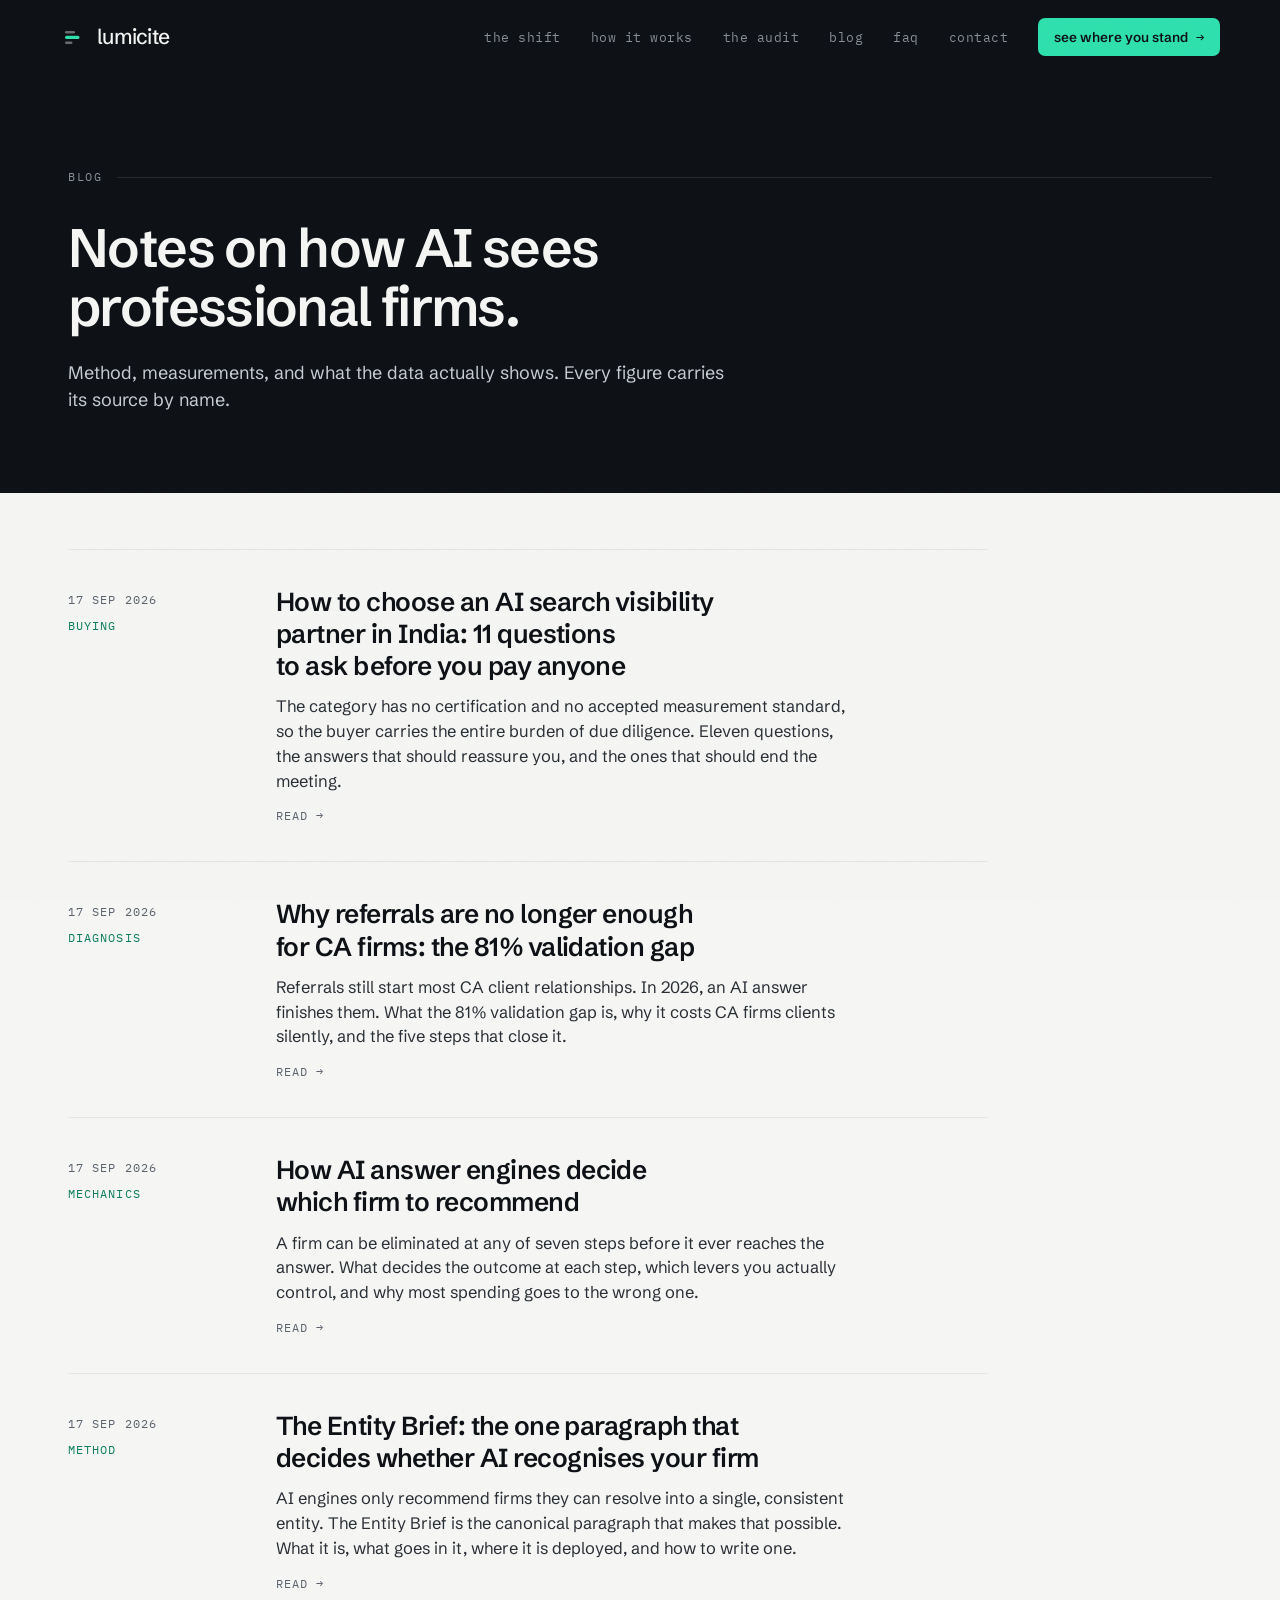
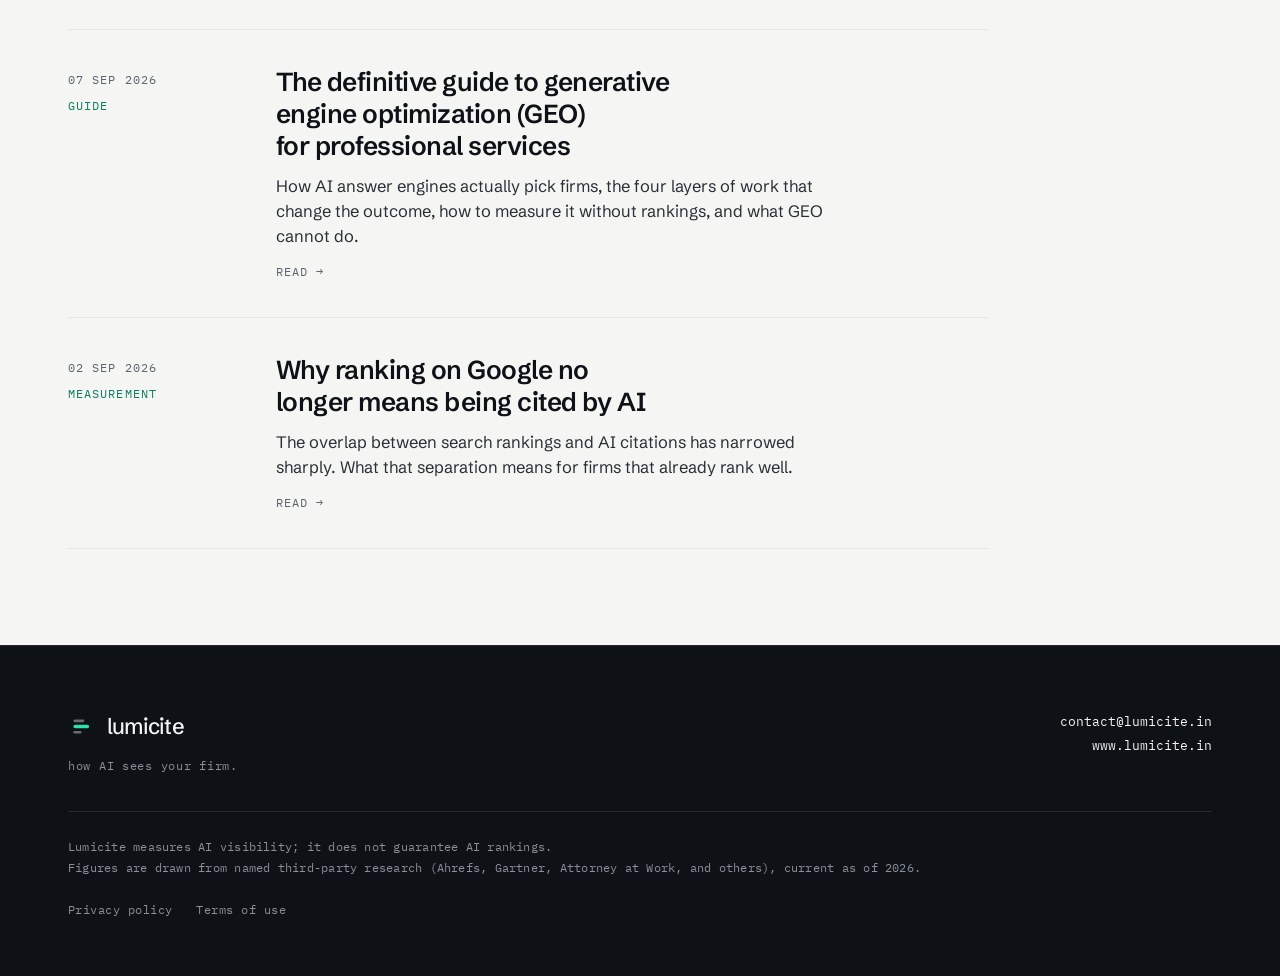
==== blog/index.html @ 857d374d "Add blog section at /blog/ with six posts Static blog generated by Eleventy from Markdown sources ke" ====
<!DOCTYPE html>
<html lang="en">
<head>
<meta charset="UTF-8">
<meta name="viewport" content="width=device-width, initial-scale=1.0">
<title>Writing — Lumicite</title>
<meta name="description" content="Notes on how AI search sees professional firms: method, measurements, and what the data actually shows. Every figure carries its source by name.">
<meta name="theme-color" content="#0E1116">
<link rel="canonical" href="https://www.lumicite.in/blog/">

<!-- favicons -->
<link rel="icon" href="/assets/favicon/favicon.svg" type="image/svg+xml">
<link rel="icon" href="/assets/favicon/favicon-32.png" sizes="32x32" type="image/png">
<link rel="icon" href="/assets/favicon/favicon-16.png" sizes="16x16" type="image/png">
<link rel="shortcut icon" href="/assets/favicon/favicon.ico">
<link rel="apple-touch-icon" href="/assets/favicon/favicon-180.png">
<link rel="manifest" href="/site.webmanifest">

<!-- open graph / twitter -->
<meta property="og:type" content="website">
<meta property="og:title" content="Writing — Lumicite">
<meta property="og:description" content="Notes on how AI search sees professional firms: method, measurements, and what the data actually shows. Every figure carries its source by name.">
<meta property="og:image" content="https://www.lumicite.in/assets/og-image.png">
<meta property="og:image:width" content="1200">
<meta property="og:image:height" content="630">
<meta property="og:url" content="https://www.lumicite.in/blog/">
<meta property="og:site_name" content="Lumicite">
<meta name="twitter:card" content="summary_large_image">
<meta name="twitter:title" content="Writing — Lumicite">
<meta name="twitter:description" content="Notes on how AI search sees professional firms: method, measurements, and what the data actually shows. Every figure carries its source by name.">
<meta name="twitter:image" content="https://www.lumicite.in/assets/og-image.png">

<script type="application/ld+json">
{
  "@context": "https://schema.org",
  "@type": "Blog",
  "@id": "https://www.lumicite.in/blog/#blog",
  "name": "Notes on how AI sees professional firms.",
  "description": "Notes on how AI search sees professional firms: method, measurements, and what the data actually shows. Every figure carries its source by name.",
  "url": "https://www.lumicite.in/blog/",
  "publisher": {
    "@type": "Organization",
    "name": "Lumicite",
    "url": "https://www.lumicite.in",
    "email": "contact@lumicite.in"
  },
  "blogPost": [
    {
      "@type": "BlogPosting",
      "headline": "How to choose an AI search visibility partner in India: 11 questions to ask before you pay anyone",
      "description": "The category has no certification and no accepted measurement standard, so the buyer carries the entire burden of due diligence. Eleven questions, the answers that should reassure you, and the ones that should end the meeting.",
      "url": "https://www.lumicite.in/blog/choose-ai-visibility-partner-india/",
      "datePublished": "2026-09-17",
      "author": {
        "@type": "Person",
        "name": "Rahul Jagtap",
        "url": "https://www.lumicite.in/blog/author/rahul-jagtap/"
      }
    },
    {
      "@type": "BlogPosting",
      "headline": "Why referrals are no longer enough for CA firms: the 81% validation gap",
      "description": "Referrals still start most CA client relationships. In 2026, an AI answer finishes them. What the 81% validation gap is, why it costs CA firms clients silently, and the five steps that close it.",
      "url": "https://www.lumicite.in/blog/why-referrals-are-no-longer-enough/",
      "datePublished": "2026-09-17",
      "author": {
        "@type": "Person",
        "name": "Rahul Jagtap",
        "url": "https://www.lumicite.in/blog/author/rahul-jagtap/"
      }
    },
    {
      "@type": "BlogPosting",
      "headline": "How AI answer engines decide which firm to recommend",
      "description": "A firm can be eliminated at any of seven steps before it ever reaches the answer. What decides the outcome at each step, which levers you actually control, and why most spending goes to the wrong one.",
      "url": "https://www.lumicite.in/blog/how-ai-engines-decide-which-firm-to-recommend/",
      "datePublished": "2026-09-17",
      "author": {
        "@type": "Person",
        "name": "Rahul Jagtap",
        "url": "https://www.lumicite.in/blog/author/rahul-jagtap/"
      }
    },
    {
      "@type": "BlogPosting",
      "headline": "The Entity Brief: the one paragraph that decides whether AI recognises your firm",
      "description": "AI engines only recommend firms they can resolve into a single, consistent entity. The Entity Brief is the canonical paragraph that makes that possible. What it is, what goes in it, where it is deployed, and how to write one.",
      "url": "https://www.lumicite.in/blog/entity-brief/",
      "datePublished": "2026-09-17",
      "author": {
        "@type": "Person",
        "name": "Rahul Jagtap",
        "url": "https://www.lumicite.in/blog/author/rahul-jagtap/"
      }
    },
    {
      "@type": "BlogPosting",
      "headline": "The definitive guide to generative engine optimization (GEO) for professional services",
      "description": "How AI answer engines actually pick firms, the four layers of work that change the outcome, how to measure it without rankings, and what GEO cannot do.",
      "url": "https://www.lumicite.in/blog/geo-guide-professional-services/",
      "datePublished": "2026-09-07",
      "author": {
        "@type": "Person",
        "name": "Rahul Jagtap",
        "url": "https://www.lumicite.in/blog/author/rahul-jagtap/"
      }
    },
    {
      "@type": "BlogPosting",
      "headline": "Why ranking on Google no longer means being cited by AI",
      "description": "The overlap between search rankings and AI citations has narrowed sharply. What that separation means for firms that already rank well.",
      "url": "https://www.lumicite.in/blog/google-rankings-and-ai-citations/",
      "datePublished": "2026-09-02",
      "author": {
        "@type": "Person",
        "name": "Rahul Jagtap",
        "url": "https://www.lumicite.in/blog/author/rahul-jagtap/"
      }
    }
  ]
}
</script>


<link rel="preconnect" href="https://fonts.googleapis.com">
<link rel="preconnect" href="https://fonts.gstatic.com" crossorigin>
<link href="https://fonts.googleapis.com/css2?family=Schibsted+Grotesk:ital,wght@0,400;0,500;0,600;0,700;0,800;1,400&family=IBM+Plex+Mono:wght@400;500;600&display=swap" rel="stylesheet">

<link rel="alternate" type="application/rss+xml" title="Lumicite blog" href="/feed.xml">

<link rel="stylesheet" href="/assets/site.css">
</head>
<body>
<div class="grain"></div>

<!-- the cited line — primary mark (sprite) -->
<svg width="0" height="0" style="position:absolute" aria-hidden="true" focusable="false"><symbol id="mark" viewBox="0 0 48 48">
  <rect x="10" y="12" width="20" height="5" rx="2.5" fill="currentColor" opacity="0.4"/>
  <rect class="dot" x="10" y="21.5" width="29" height="6.5" rx="3.25"/>
  <rect x="10" y="33" width="15" height="5" rx="2.5" fill="currentColor" opacity="0.4"/>
</symbol></svg>

<!-- ════════════════ NAV ════════════════ -->
<header class="nav" id="nav">
  <div class="nav-inner">
    <a class="lk" href="/" aria-label="Lumicite home">
      <svg class="mark" style="color:var(--paper)" role="img" aria-label="Lumicite mark"><use href="#mark"/></svg>
      <span class="wm">lumicite</span>
    </a>
    <div class="nav-menu" id="navmenu">
      <nav class="nav-links" aria-label="Primary">
        <a href="/#shift">the shift</a>
        <a href="/#how">how it works</a>
        <a href="/#audit">the audit</a>
        <a href="/blog/" aria-current="page">blog</a>
        <a href="/#faq">faq</a>
        <a href="/#contact">contact</a>
      </nav>
      <a class="nav-cta" href="/#audit">see where you stand <span class="ar">→</span></a>
    </div>
    <button class="nav-burger" id="burger" aria-label="Menu" aria-expanded="false"><span></span><span></span><span></span></button>
  </div>
</header>

<main id="top">


<!-- ════════════════ HERO ════════════════ -->
<section class="hero dark blog-hero">
  <div class="wrap">
    <div class="kicker"><span>blog</span><span class="rule"></span></div>
    <h1 class="blog-title">Notes on how AI sees professional firms.</h1>
    <p class="lead">Method, measurements, and what the data actually shows. Every figure carries its source by name.</p>
  </div>
</section>

<!-- ════════════════ LISTING ════════════════ -->
<section class="blog-list-sec">
  <div class="wrap">
    <div class="post-list">

      <a class="post-row reveal" href="/blog/choose-ai-visibility-partner-india/">
        <div class="post-meta">
          <span>17 Sep 2026</span>
          <span class="topic">buying</span>
        </div>
        <div class="post-body">
          <h2 class="post-title">How to choose an AI search visibility partner in India: 11 questions to ask before you pay anyone</h2>
          <p class="post-dek">The category has no certification and no accepted measurement standard, so the buyer carries the entire burden of due diligence. Eleven questions, the answers that should reassure you, and the ones that should end the meeting.</p>
          <span class="post-more">read <span class="ar">→</span></span>
        </div>
      </a>

      <a class="post-row reveal" href="/blog/why-referrals-are-no-longer-enough/">
        <div class="post-meta">
          <span>17 Sep 2026</span>
          <span class="topic">diagnosis</span>
        </div>
        <div class="post-body">
          <h2 class="post-title">Why referrals are no longer enough for CA firms: the 81% validation gap</h2>
          <p class="post-dek">Referrals still start most CA client relationships. In 2026, an AI answer finishes them. What the 81% validation gap is, why it costs CA firms clients silently, and the five steps that close it.</p>
          <span class="post-more">read <span class="ar">→</span></span>
        </div>
      </a>

      <a class="post-row reveal" href="/blog/how-ai-engines-decide-which-firm-to-recommend/">
        <div class="post-meta">
          <span>17 Sep 2026</span>
          <span class="topic">mechanics</span>
        </div>
        <div class="post-body">
          <h2 class="post-title">How AI answer engines decide which firm to recommend</h2>
          <p class="post-dek">A firm can be eliminated at any of seven steps before it ever reaches the answer. What decides the outcome at each step, which levers you actually control, and why most spending goes to the wrong one.</p>
          <span class="post-more">read <span class="ar">→</span></span>
        </div>
      </a>

      <a class="post-row reveal" href="/blog/entity-brief/">
        <div class="post-meta">
          <span>17 Sep 2026</span>
          <span class="topic">method</span>
        </div>
        <div class="post-body">
          <h2 class="post-title">The Entity Brief: the one paragraph that decides whether AI recognises your firm</h2>
          <p class="post-dek">AI engines only recommend firms they can resolve into a single, consistent entity. The Entity Brief is the canonical paragraph that makes that possible. What it is, what goes in it, where it is deployed, and how to write one.</p>
          <span class="post-more">read <span class="ar">→</span></span>
        </div>
      </a>

      <a class="post-row reveal" href="/blog/geo-guide-professional-services/">
        <div class="post-meta">
          <span>07 Sep 2026</span>
          <span class="topic">guide</span>
        </div>
        <div class="post-body">
          <h2 class="post-title">The definitive guide to generative engine optimization (GEO) for professional services</h2>
          <p class="post-dek">How AI answer engines actually pick firms, the four layers of work that change the outcome, how to measure it without rankings, and what GEO cannot do.</p>
          <span class="post-more">read <span class="ar">→</span></span>
        </div>
      </a>

      <a class="post-row reveal" href="/blog/google-rankings-and-ai-citations/">
        <div class="post-meta">
          <span>02 Sep 2026</span>
          <span class="topic">measurement</span>
        </div>
        <div class="post-body">
          <h2 class="post-title">Why ranking on Google no longer means being cited by AI</h2>
          <p class="post-dek">The overlap between search rankings and AI citations has narrowed sharply. What that separation means for firms that already rank well.</p>
          <span class="post-more">read <span class="ar">→</span></span>
        </div>
      </a>

    </div>
  </div>
</section>


</main>

<!-- ════════════════ FOOTER ════════════════ -->
<footer>
  <div class="wrap">
    <div class="foot-top">
      <div>
        <a class="lk" href="/" aria-label="Lumicite home">
          <svg class="mark" style="color:var(--paper)" aria-hidden="true"><use href="#mark"/></svg>
          <span class="wm">lumicite</span>
        </a>
        <div class="foot-tag">how AI sees your firm.</div>
      </div>
      <div class="foot-contact">
        <a href="mailto:contact@lumicite.in">contact@lumicite.in</a><br>
        <a href="https://www.lumicite.in">www.lumicite.in</a>
      </div>
    </div>
    <div class="foot-rule"></div>
    <div class="foot-fine">
      Lumicite measures AI visibility; it does not guarantee AI rankings.<br>
      Figures are drawn from named third-party research (Ahrefs, Gartner, Attorney at Work, and others), current as of 2026.
    </div>
    <div class="foot-legal">
      <a href="/#privacy">Privacy policy</a>
      <a href="/#terms">Terms of use</a>
    </div>
  </div>
</footer>

<script src="/assets/site.js"></script>
</body>
</html>
---- assets/site.css ----
/* ============================================================
   Lumicite — shared site chrome
   Extracted verbatim from index.html so the blog and the
   landing page cannot drift. Tokens per docs/03-design-system.md.
   ============================================================ */

:root{
  --ink:#0E1116; --ink-2:#161A20; --ink-3:#1F242C;
  --paper:#F5F6F4; --paper-2:#FFFFFF;
  --graphite:#5B636E; --graphite-2:#8A9098; --mist:#E3E6E2;
  --line-dark:rgba(255,255,255,0.10);
  --signal:#2FE0AE; --signal-deep:#0E7C5E;
  --sans:'Schibsted Grotesk',-apple-system,BlinkMacSystemFont,sans-serif;
  --mono:'IBM Plex Mono',ui-monospace,monospace;
  --maxw:1240px;
  --measure:45.5rem;  /* one reading measure: hero, headings, body */
}
*{margin:0;padding:0;box-sizing:border-box}
html{scroll-behavior:smooth}
body{font-family:var(--sans);background:var(--paper);color:var(--ink);-webkit-font-smoothing:antialiased;line-height:1.5;overflow-x:hidden}
a{color:inherit;text-decoration:none}
:focus-visible{outline:2px solid var(--signal);outline-offset:3px;border-radius:3px}
.dark :focus-visible,header.nav :focus-visible{outline-color:var(--signal)}

/* grain */
.grain{position:fixed;inset:0;pointer-events:none;z-index:9999;opacity:0.035;mix-blend-mode:multiply;
  background-image:url("data:image/svg+xml,%3Csvg xmlns='http://www.w3.org/2000/svg' width='200' height='200'%3E%3Cfilter id='n'%3E%3CfeTurbulence type='fractalNoise' baseFrequency='0.85' numOctaves='3'/%3E%3C/filter%3E%3Crect width='100%25' height='100%25' filter='url(%23n)'/%3E%3C/svg%3E");}

.wrap{max-width:var(--maxw);margin:0 auto;padding:0 48px}
section{padding:96px 0;position:relative}
.dark{background:var(--ink);color:var(--paper)}
.dark .wrap{position:relative;z-index:1}

/* ── kicker ───────────────────────────────── */
.kicker{font-family:var(--mono);font-size:12px;letter-spacing:0.14em;text-transform:uppercase;color:var(--graphite);display:flex;align-items:center;gap:14px;margin-bottom:40px}
.dark .kicker{color:var(--graphite-2)}
.kicker .rule{flex:1;height:1px;background:var(--mist)}
.dark .kicker .rule{background:var(--line-dark)}

/* ── type ─────────────────────────────────── */
h2{font-size:clamp(28px,3.4vw,40px);font-weight:600;letter-spacing:-0.02em;line-height:1.12;max-width:20ch}
.lead{font-size:18px;max-width:60ch;color:#2A2F36;margin-top:18px}
.dark .lead{color:#C7CCD2}
.lead + .lead{margin-top:16px}
.em{color:var(--signal-deep)}
.dark .em{color:var(--signal)}
.closing{font-size:clamp(20px,2.4vw,26px);font-weight:600;letter-spacing:-0.01em;margin-top:40px;max-width:24ch}
.closing-line{max-width:none;white-space:nowrap}

/* ── mark / lockup ───────────────────────── */
.dot{fill:var(--signal)}
.lk{display:flex;align-items:center;gap:13px}
.lk .mark{flex:none}
.lk .wm{font-weight:500;letter-spacing:-0.035em;font-size:24px}

/* ── buttons ─────────────────────────────── */
.btn{display:inline-flex;align-items:center;gap:10px;font-weight:600;font-size:15px;padding:14px 24px;border-radius:8px;border:1px solid transparent;cursor:pointer;transition:transform .25s ease, box-shadow .25s ease, background .25s ease;font-family:var(--sans)}
.btn .ar{font-family:var(--mono);font-weight:400}
.btn-primary{background:var(--signal);color:var(--ink);box-shadow:0 0 0 0 rgba(47,224,174,0)}
.btn-primary:hover{box-shadow:0 10px 34px -8px rgba(47,224,174,.5);transform:translateY(-1px)}
.btn-secondary{color:inherit;border-color:var(--line-dark);background:transparent}
.dark .btn-secondary{border-color:var(--line-dark);color:var(--paper)}
.btn-secondary:hover{border-color:var(--graphite-2)}
.btn-ghost{padding:0;border:none;background:none;color:inherit;font-weight:500;font-size:15px}
.btn-ghost .u{border-bottom:1px solid currentColor;padding-bottom:2px;transition:border-color .2s}
.btn-ghost:hover .u{border-color:var(--signal-deep)}
.dark .btn-ghost:hover .u{border-color:var(--signal)}
.cta-row{display:flex;flex-wrap:wrap;gap:16px;align-items:center;margin-top:40px}

/* ── nav ─────────────────────────────────── */
header.nav{position:fixed;top:0;left:0;right:0;z-index:1000;background:rgba(14,17,22,0);backdrop-filter:blur(0);transition:background .3s ease, border-color .3s ease;border-bottom:1px solid transparent}
header.nav.scrolled{background:rgba(14,17,22,0.82);backdrop-filter:blur(14px) saturate(1.2);border-bottom:1px solid var(--line-dark)}
.nav-inner{max-width:var(--maxw);margin:0 auto;padding:18px 40px;display:flex;align-items:center;justify-content:space-between;gap:24px;color:var(--paper)}
.nav-inner .lk .wm{font-size:21px}
.nav-inner .lk .mark{width:24px;height:24px}
.nav-menu{display:flex;align-items:center;gap:30px}
.nav-links{display:flex;align-items:center;gap:30px;font-family:var(--mono);font-size:12.5px;letter-spacing:0.04em;color:var(--graphite-2)}
.nav-links a{transition:color .2s}
.nav-links a:hover{color:var(--paper)}
.nav-cta{display:inline-flex;align-items:center;gap:8px;font-family:var(--sans);font-weight:600;font-size:13.5px;color:var(--ink);background:var(--signal);padding:9px 16px;border-radius:7px;transition:box-shadow .25s ease, transform .25s ease}
.nav-cta:hover{box-shadow:0 8px 24px -8px rgba(47,224,174,.55);transform:translateY(-1px)}
.nav-cta .ar{font-family:var(--mono);font-weight:400}
.nav-burger{display:none;flex-direction:column;gap:5px;background:none;border:none;cursor:pointer;padding:6px}
.nav-burger span{width:22px;height:2px;background:var(--paper);border-radius:2px;transition:.3s}

/* ── footer ──────────────────────────────── */
footer{background:var(--ink);color:var(--graphite-2);padding:64px 0 56px;border-top:1px solid var(--line-dark)}
.foot-top{display:flex;justify-content:space-between;align-items:flex-start;gap:32px;flex-wrap:wrap}
.foot-top .lk .wm{font-size:22px;color:var(--paper)}
.foot-top .lk .mark{width:26px;height:26px;color:var(--paper)}
.foot-tag{font-family:var(--mono);font-size:12px;letter-spacing:0.06em;color:var(--graphite-2);margin-top:14px}
.foot-contact{font-family:var(--mono);font-size:13px;color:var(--graphite-2);text-align:right;line-height:1.9}
.foot-contact a{color:var(--paper)}
.foot-rule{height:1px;background:var(--line-dark);margin:36px 0 24px}
.foot-fine{font-family:var(--mono);font-size:11.5px;color:var(--graphite-2);line-height:1.9;letter-spacing:0.02em}
.foot-legal{display:flex;gap:24px;flex-wrap:wrap;margin-top:22px}
.foot-legal button{font-family:var(--mono);font-size:11.5px;letter-spacing:0.04em;color:var(--graphite-2);background:none;border:0;padding:0;cursor:pointer;transition:color .2s;border-bottom:1px solid transparent}
.foot-legal button:hover{color:var(--paper);border-bottom-color:var(--graphite)}

/* ── reveal motion ───────────────────────── */
.reveal{opacity:0;transform:translateY(16px);transition:opacity .9s cubic-bezier(.2,.7,.2,1),transform .9s cubic-bezier(.2,.7,.2,1)}
.reveal.in{opacity:1;transform:none}
.fu{opacity:0;transform:translateY(16px);animation:fu .9s cubic-bezier(.2,.7,.2,1) forwards}
@keyframes fu{to{opacity:1;transform:none}}
.d1{animation-delay:.05s}.d2{animation-delay:.18s}.d3{animation-delay:.32s}.d4{animation-delay:.46s}.d5{animation-delay:.6s}

@media (prefers-reduced-motion: reduce){
  *{animation:none!important;transition:none!important}
  .reveal{opacity:1;transform:none}
  html{scroll-behavior:auto}
}

/* ══════════════════════════════════════════════
   BLOG — listing
   ══════════════════════════════════════════════ */

.blog-hero{padding:168px 0 80px}
.blog-list-sec{padding-top:56px}
.blog-hero .kicker{margin-bottom:32px}
.blog-title{font-size:clamp(34px,5vw,54px);font-weight:600;letter-spacing:-0.03em;line-height:1.1;max-width:18ch;text-wrap:balance}
.blog-hero .lead{margin-top:22px}

.post-list{border-top:1px solid var(--mist);max-width:920px}
.post-row{display:grid;grid-template-columns:160px minmax(0,1fr);gap:18px 48px;
  padding:36px 0;border-bottom:1px solid var(--mist);align-items:start;transition:background .25s ease}
.post-row:hover{background:rgba(255,255,255,0.55)}
.post-meta{font-family:var(--mono);font-size:12px;letter-spacing:0.09em;text-transform:uppercase;
  color:var(--graphite);display:flex;flex-direction:column;gap:8px;padding-top:5px}
.post-meta .topic{color:var(--signal-deep)}
.post-body{display:flex;flex-direction:column;gap:12px}
.post-row .post-title{font-size:clamp(21px,2.4vw,26px);font-weight:600;letter-spacing:-0.02em;
  line-height:1.24;max-width:32ch;color:var(--ink);transition:color .2s;text-wrap:balance}
.post-row:hover .post-title{color:var(--signal-deep)}
.post-dek{font-size:16.5px;color:#2A2F36;max-width:58ch}
.post-more{font-family:var(--mono);font-size:12px;letter-spacing:0.08em;text-transform:uppercase;
  color:var(--graphite);display:inline-flex;align-items:center;gap:8px;margin-top:2px}
.post-row:hover .post-more{color:var(--signal-deep)}
.post-row:hover .post-more .ar{transform:translateX(3px)}
.post-more .ar{transition:transform .25s ease}

.blog-note{font-family:var(--mono);font-size:12px;letter-spacing:0.04em;color:var(--graphite);
  margin-top:44px;line-height:1.9}
.blog-note a{color:var(--signal-deep);border-bottom:1px solid rgba(14,124,94,.35)}

/* ── responsive (chrome + blog) ──────────── */
@media(max-width:820px){
  .wrap{padding:0 24px}
  section{padding:72px 0}
  .nav-inner{padding:16px 24px}
  .nav-menu{display:none}
  .nav-burger{display:flex}
  header.nav.open .nav-menu{display:flex;position:absolute;top:100%;left:0;right:0;flex-direction:column;align-items:flex-start;gap:20px;background:rgba(14,17,22,0.97);backdrop-filter:blur(14px) saturate(1.2);padding:24px;border-bottom:1px solid var(--line-dark)}
  header.nav.open .nav-links{flex-direction:column;align-items:flex-start;gap:18px;font-size:14px}
  header.nav.open .nav-cta{display:inline-flex}
  .foot-contact{text-align:left}
  .foot-top{flex-direction:column;gap:24px}

  .blog-hero{padding:120px 0 64px}
  .post-row{grid-template-columns:1fr;gap:14px;padding:28px 0}
  .post-meta{flex-direction:row;gap:14px;padding-top:0}
  .post-dek{font-size:16px}
}

/* footer legal renders as links off the landing page (modals live on "/") */
.foot-legal a{font-family:var(--mono);font-size:11.5px;letter-spacing:0.04em;color:var(--graphite-2);
  border-bottom:1px solid transparent;transition:color .2s,border-color .2s}
.foot-legal a:hover{color:var(--paper);border-bottom-color:var(--graphite)}

/* six nav items need tighter gaps below 1080px or the row wraps
   (mirrors the same block in index.html — keep the two in sync) */
@media(max-width:1080px) and (min-width:821px){
  .nav-inner{padding:18px 32px}
  .nav-menu{gap:18px}
  .nav-links{gap:18px}
}

/* ══════════════════════════════════════════════
   BLOG — article
   ══════════════════════════════════════════════ */

.post-head{padding:150px 0 72px}
.crumbs{font-family:var(--mono);font-size:12px;letter-spacing:0.08em;text-transform:uppercase;
  color:var(--graphite-2);margin-bottom:30px}
.crumbs a{transition:color .2s}
.crumbs a:hover{color:var(--paper)}
.crumbs .sep{margin:0 10px;opacity:.45}

.post-kicker{font-family:var(--mono);font-size:12px;letter-spacing:0.12em;text-transform:uppercase;
  color:var(--graphite-2);margin-bottom:26px}
.post-kicker .topic{color:var(--signal)}
.post-kicker .sep{margin:0 10px;opacity:.45}

.post-h1{font-size:clamp(30px,4.4vw,46px);font-weight:600;letter-spacing:-0.03em;line-height:1.12;
  max-width:var(--measure)}
.post-head .lead{margin-top:22px;max-width:var(--measure)}

.byline{margin-top:40px;padding-top:24px;border-top:1px solid var(--line-dark);
  display:flex;gap:16px;align-items:baseline;flex-wrap:wrap}
.byline-name{font-size:15.5px;font-weight:600;color:var(--paper)}
.byline-role{font-family:var(--mono);font-size:11.5px;letter-spacing:0.09em;text-transform:uppercase;
  color:var(--graphite-2)}

/* ── reading column ──────────────────────── */
.post-body-sec{padding:76px 0 96px}
.prose{max-width:68ch}
.prose p{font-size:17.5px;line-height:1.72;color:#2A2F36;margin-bottom:22px}
.prose h2{font-size:clamp(22px,2.6vw,28px);font-weight:600;letter-spacing:-0.02em;line-height:1.2;
  max-width:var(--measure);margin:54px 0 18px;scroll-margin-top:104px}
.prose h3{font-size:19px;font-weight:600;letter-spacing:-0.01em;max-width:var(--measure);
  margin:36px 0 12px;scroll-margin-top:104px}
.prose ul,.prose ol{margin:0 0 22px;padding-left:24px}
.prose li{font-size:17.5px;line-height:1.72;color:#2A2F36;margin-bottom:10px}
.prose strong{color:var(--ink);font-weight:600}
.prose a{color:var(--signal-deep);border-bottom:1px solid rgba(14,124,94,.35);transition:border-color .2s}
.prose a:hover{border-bottom-color:var(--signal-deep)}
.prose blockquote{border-left:2px solid var(--signal-deep);padding-left:24px;margin:30px 0;
  font-size:18px;line-height:1.6;color:var(--ink)}

/* ── the citation block — signature element ── */
/* Ink surface inside a paper section: the claims an answer engine can lift,
   marked with the same "cited" dot the scorecard uses. */
.takeaways{background:var(--ink-2);border-radius:16px;padding:32px 34px;margin:0 0 46px;
  position:relative;overflow:hidden}
.takeaways::after{content:"";position:absolute;top:-80px;right:-60px;width:240px;height:240px;
  background:radial-gradient(circle,rgba(47,224,174,.15),transparent 62%);pointer-events:none}
.tk-label{font-family:var(--mono);font-size:11.5px;letter-spacing:0.14em;text-transform:uppercase;
  color:var(--signal);margin-bottom:20px;position:relative;z-index:1}
.tk-list{list-style:none;display:flex;flex-direction:column;gap:15px;position:relative;z-index:1}
.tk-list li{position:relative;padding-left:26px;font-size:15.5px;line-height:1.62;color:#C7CCD2}
.tk-list li::before{content:"";position:absolute;left:0;top:8px;width:7px;height:7px;border-radius:50%;
  background:var(--signal);box-shadow:0 0 10px 1px rgba(47,224,174,.5)}

/* ── sources ─────────────────────────────── */
.sources{margin-top:58px;padding:28px 0 0;border-top:1px solid var(--mist)}  /* explicit: cancels the global section{padding:96px 0} */
.sources .sources-h{font-family:var(--mono);font-size:11.5px;letter-spacing:0.14em;text-transform:uppercase;
  color:var(--graphite);font-weight:500;margin:0 0 18px;max-width:none}
.sources-list{list-style:none;counter-reset:src;display:flex;flex-direction:column;gap:11px;
  margin:0;padding:0}
.sources-list li{counter-increment:src;position:relative;padding-left:32px;font-size:14.5px;
  line-height:1.6;color:var(--graphite);margin:0}
.sources-list li::before{content:"[" counter(src) "]";position:absolute;left:0;top:0;
  font-family:var(--mono);font-size:12px;color:var(--signal-deep)}
.sources-list a{color:var(--graphite);border-bottom:1px solid var(--mist)}
.sources-list a:hover{color:var(--signal-deep);border-bottom-color:var(--signal-deep)}

/* ── author card ─────────────────────────── */
.author-card{margin-top:50px;padding:28px 30px;background:var(--paper-2);
  border:1px solid var(--mist);border-radius:14px}
.ac-label{font-family:var(--mono);font-size:11.5px;letter-spacing:0.14em;text-transform:uppercase;
  color:var(--graphite);margin-bottom:14px}
.ac-name{font-size:18px;font-weight:600;letter-spacing:-0.01em;color:var(--ink)}
.ac-role{font-family:var(--mono);font-size:11.5px;letter-spacing:0.09em;text-transform:uppercase;
  color:var(--graphite);margin-top:5px}
.ac-bio{font-size:15.5px;line-height:1.6;color:#2A2F36;margin-top:13px;max-width:52ch}
.ac-links{margin-top:15px;display:flex;gap:18px}
.ac-links a{font-family:var(--mono);font-size:12px;letter-spacing:0.08em;text-transform:uppercase;
  color:var(--signal-deep);border-bottom:1px solid rgba(14,124,94,.35)}

.post-back{margin-top:46px}
.post-back a{font-family:var(--mono);font-size:12px;letter-spacing:0.08em;text-transform:uppercase;
  color:var(--graphite);display:inline-flex;align-items:center;gap:9px;transition:color .2s}
.post-back a:hover{color:var(--signal-deep)}
.post-back .ar{transition:transform .25s ease}
.post-back a:hover .ar{transform:translateX(-3px)}

@media(max-width:820px){
  .post-head{padding:112px 0 56px}
  .post-body-sec{padding:56px 0 72px}
  .prose p,.prose li{font-size:16.5px}
  .prose h2{margin:42px 0 14px}
  .takeaways{padding:26px 24px;margin-bottom:38px}
  .author-card{padding:24px 22px}
}

/* ══════════════════════════════════════════════
   BLOG — article figures, tables
   Text holds a 68ch reading column; diagrams and
   tables break wider so they stay legible.
   ══════════════════════════════════════════════ */

.prose{max-width:1000px}
.prose > p,.prose > ul,.prose > ol,.prose > blockquote,
.prose > .takeaways,.prose > .sources,.prose > .author-card,.prose > .post-back{max-width:var(--measure)}

/* inline SVG diagrams — .fig wrapper is injected at build time */
.fig{margin:42px 0}
.fig svg{display:block;width:100%;height:auto}

/* tables — wrapper is injected by the markdown renderer */
.table-wrap{overflow-x:auto;margin:34px 0;border:1px solid var(--mist);border-radius:12px;
  background:var(--paper-2);-webkit-overflow-scrolling:touch}
.prose table{border-collapse:collapse;width:100%;min-width:620px;font-size:15px}
.prose th,.prose td{text-align:left;padding:14px 18px;border-bottom:1px solid var(--mist);
  vertical-align:top;line-height:1.55;color:#2A2F36}
.prose thead th{font-family:var(--mono);font-size:11px;letter-spacing:0.09em;text-transform:uppercase;
  color:var(--graphite);font-weight:500;background:var(--paper);white-space:nowrap}
.prose tbody tr:last-child td{border-bottom:0}
.prose td strong,.prose th strong{color:var(--ink);font-weight:600}
.prose td:first-child{font-weight:500;color:var(--ink)}

@media(max-width:820px){
  /* diagram labels are 11px; scaling them to phone width makes them
     unreadable, so pan the figure instead of shrinking it */
  .fig{margin:30px 0;overflow-x:auto;-webkit-overflow-scrolling:touch}
  .fig svg{min-width:660px}
  .table-wrap{margin:26px 0}
  .prose th,.prose td{padding:12px 14px;font-size:14.5px}
}

/* ══════════════════════════════════════════════
   BLOG — article table of contents
   Sticky rail on desktop; collapsed panel on mobile.
   Generated from the post's h2 anchors at build time.
   ══════════════════════════════════════════════ */

.post-grid{display:grid;grid-template-columns:200px minmax(0,1fr);gap:0 64px;align-items:start}
.post-grid.no-toc{grid-template-columns:minmax(0,1fr)}

.toc{position:sticky;top:100px;align-self:start;min-width:0;
  display:flex;flex-direction:column;max-height:calc(100vh - 150px)}
.toc-summary{font-family:var(--mono);font-size:11px;letter-spacing:0.14em;text-transform:uppercase;
  color:var(--graphite);list-style:none;padding-bottom:14px;margin-bottom:16px;
  border-bottom:1px solid var(--mist)}
.toc-summary::-webkit-details-marker{display:none}
.toc-summary::marker{content:""}

.toc-inner{display:flex;flex-direction:column;gap:22px;min-height:0;overflow-y:auto}
.toc-list{list-style:none;display:flex;flex-direction:column;gap:10px}
.toc-list a{display:block;font-size:13.5px;line-height:1.42;color:var(--graphite);
  padding:1px 0 1px 13px;border-left:1px solid var(--mist);
  transition:color .2s,border-color .2s}
.toc-list a:hover{color:var(--ink);border-left-color:var(--graphite)}
.toc-list a.is-current{color:var(--signal-deep);border-left-color:var(--signal-deep);font-weight:500}

.toc-cta{padding-top:18px;border-top:1px solid var(--mist)}
.toc-cta a{font-family:var(--mono);font-size:11.5px;letter-spacing:0.07em;text-transform:uppercase;
  color:var(--signal-deep);display:inline-flex;align-items:center;gap:8px;line-height:1.5}
.toc-cta .ar{transition:transform .25s ease}
.toc-cta a:hover .ar{transform:translateX(3px)}

@media(max-width:820px){
  .post-grid{grid-template-columns:minmax(0,1fr);gap:0}
  .toc{position:static;max-height:none;margin-bottom:30px;background:var(--paper-2);
    border:1px solid var(--mist);border-radius:12px}
  .toc-summary{cursor:pointer;padding:15px 18px;margin:0;border-bottom:0;
    display:flex;align-items:center;justify-content:space-between;gap:12px}
  .toc-summary::after{content:"+";font-family:var(--mono);font-size:15px;color:var(--graphite)}
  .toc[open] .toc-summary{border-bottom:1px solid var(--mist)}
  .toc[open] .toc-summary::after{content:"\2212"}
  .toc-inner{padding:16px 18px 18px}
  .toc-list a{font-size:14.5px}
}
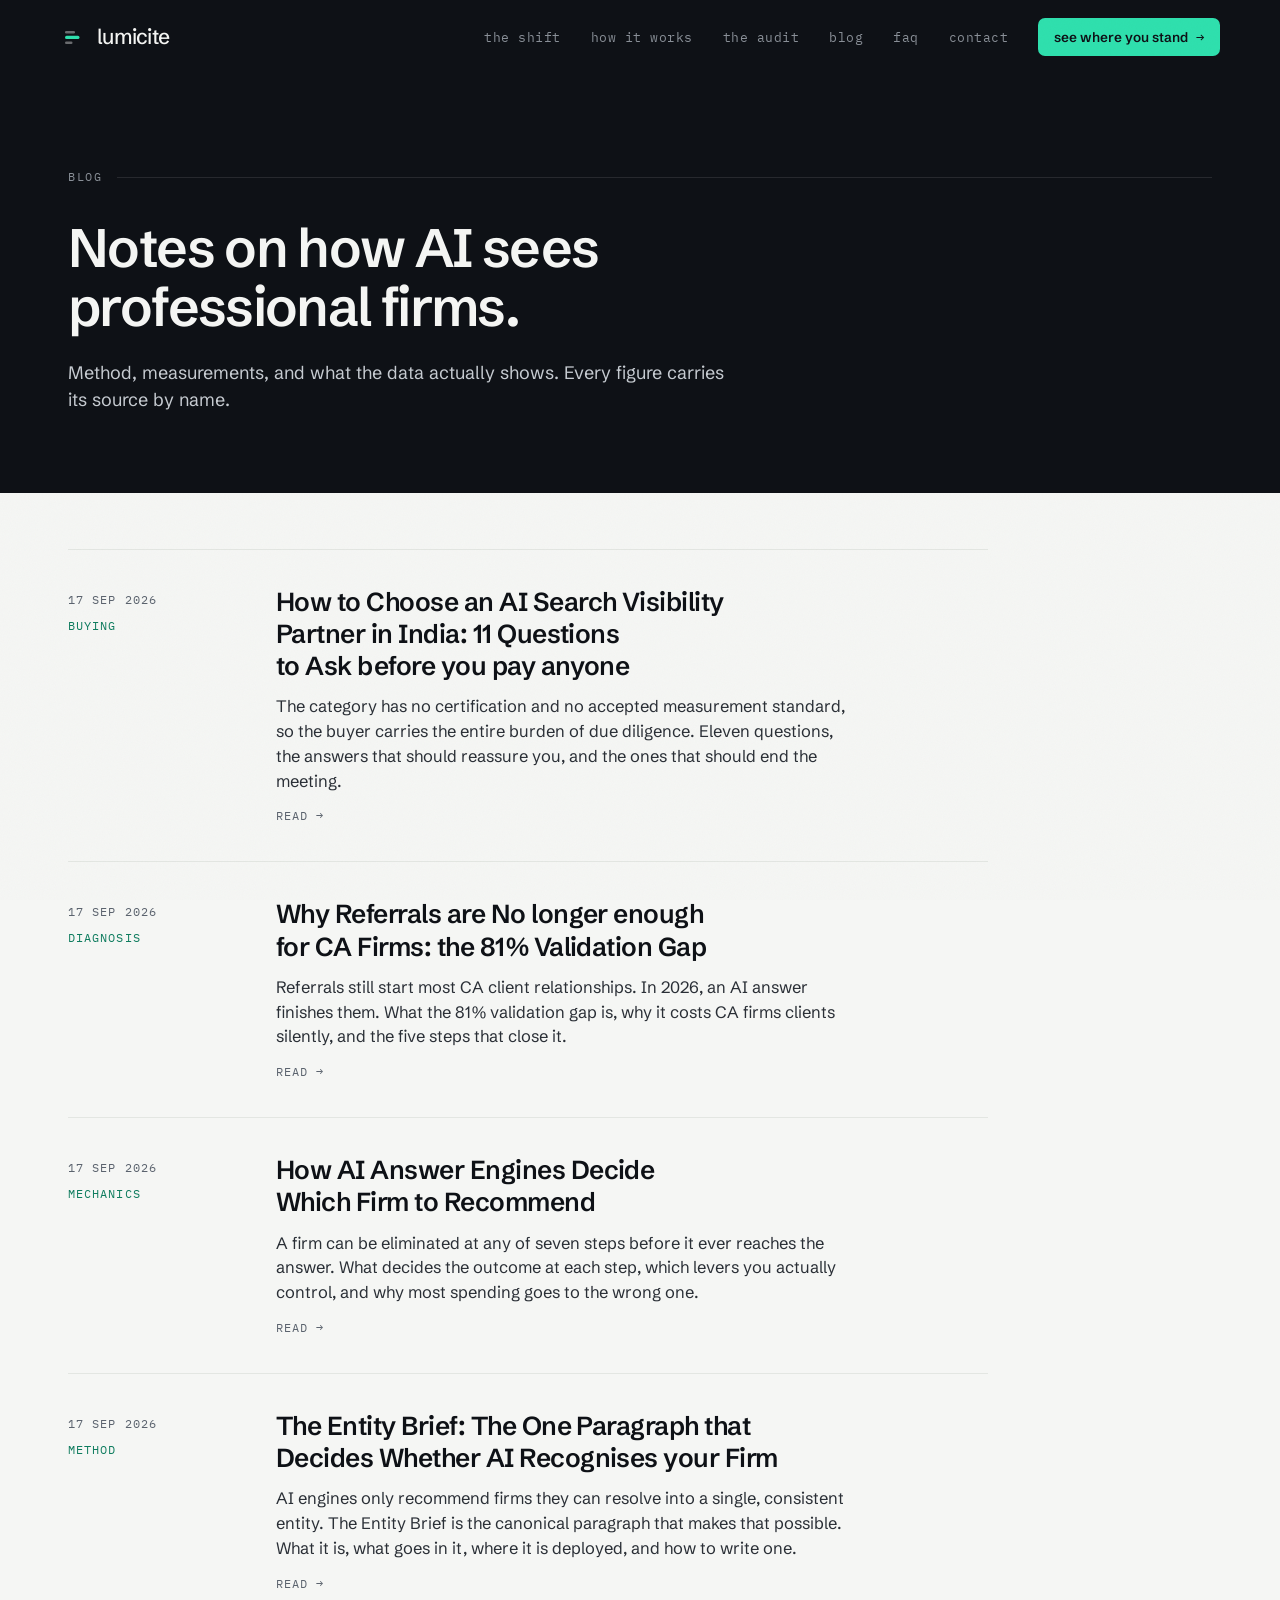
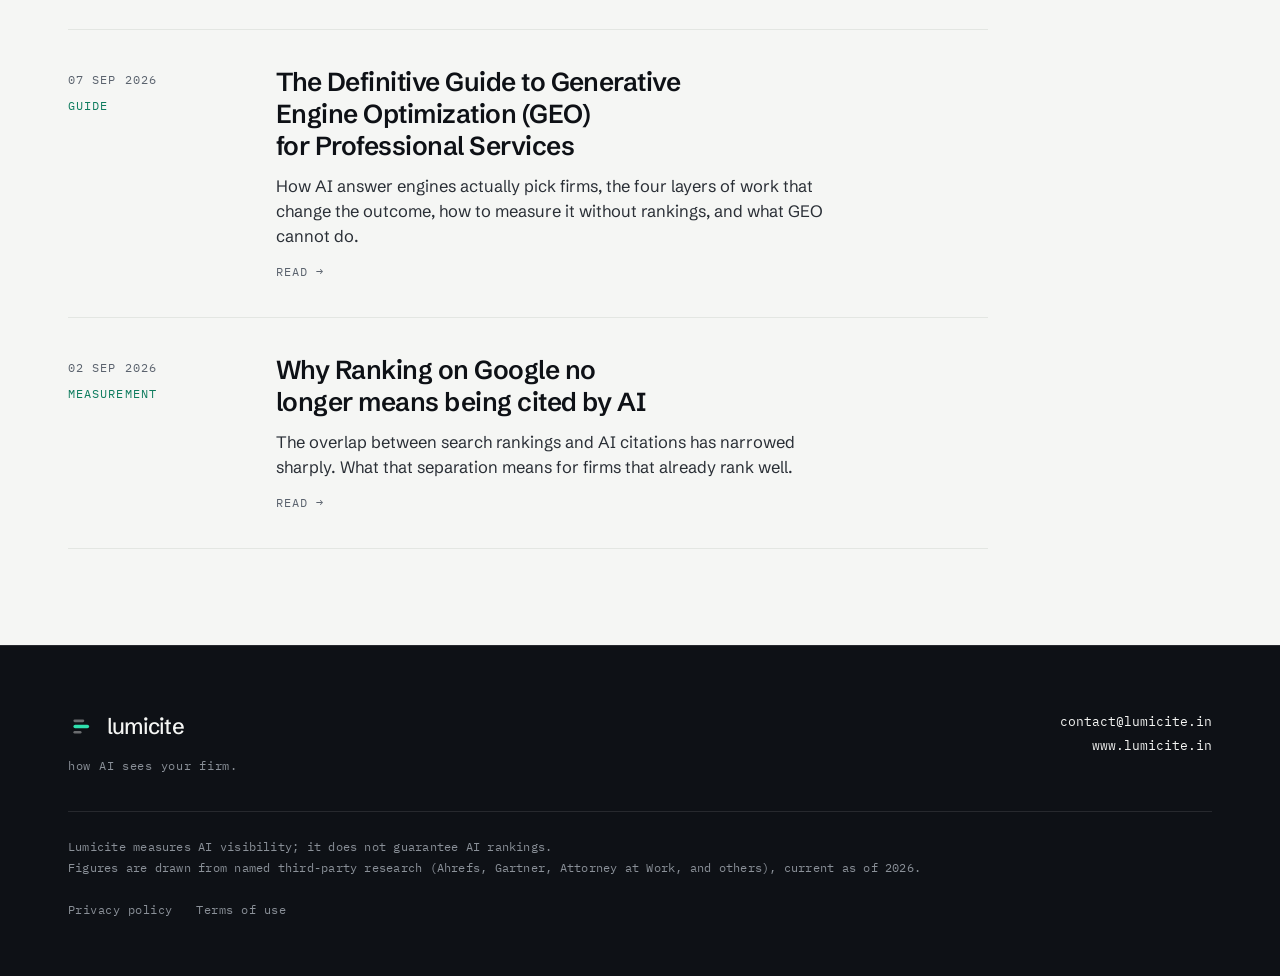
==== commit ad78e42f: "Capitalise blog post titles Title case applied to all six post titles. The change is made once in ea" ====
--- a/blog/index.html
+++ b/blog/index.html
@@ -48,7 +48,7 @@
   "blogPost": [
     {
       "@type": "BlogPosting",
-      "headline": "How to choose an AI search visibility partner in India: 11 questions to ask before you pay anyone",
+      "headline": "How to Choose an AI Search Visibility Partner in India: 11 Questions to Ask before you pay anyone",
       "description": "The category has no certification and no accepted measurement standard, so the buyer carries the entire burden of due diligence. Eleven questions, the answers that should reassure you, and the ones that should end the meeting.",
       "url": "https://www.lumicite.in/blog/choose-ai-visibility-partner-india/",
       "datePublished": "2026-09-17",
@@ -60,7 +60,7 @@
     },
     {
       "@type": "BlogPosting",
-      "headline": "Why referrals are no longer enough for CA firms: the 81% validation gap",
+      "headline": "Why Referrals are No longer enough for CA Firms: the 81% Validation Gap",
       "description": "Referrals still start most CA client relationships. In 2026, an AI answer finishes them. What the 81% validation gap is, why it costs CA firms clients silently, and the five steps that close it.",
       "url": "https://www.lumicite.in/blog/why-referrals-are-no-longer-enough/",
       "datePublished": "2026-09-17",
@@ -72,7 +72,7 @@
     },
     {
       "@type": "BlogPosting",
-      "headline": "How AI answer engines decide which firm to recommend",
+      "headline": "How AI Answer Engines Decide Which Firm to Recommend",
       "description": "A firm can be eliminated at any of seven steps before it ever reaches the answer. What decides the outcome at each step, which levers you actually control, and why most spending goes to the wrong one.",
       "url": "https://www.lumicite.in/blog/how-ai-engines-decide-which-firm-to-recommend/",
       "datePublished": "2026-09-17",
@@ -84,7 +84,7 @@
     },
     {
       "@type": "BlogPosting",
-      "headline": "The Entity Brief: the one paragraph that decides whether AI recognises your firm",
+      "headline": "The Entity Brief: The One Paragraph that Decides Whether AI Recognises your Firm",
       "description": "AI engines only recommend firms they can resolve into a single, consistent entity. The Entity Brief is the canonical paragraph that makes that possible. What it is, what goes in it, where it is deployed, and how to write one.",
       "url": "https://www.lumicite.in/blog/entity-brief/",
       "datePublished": "2026-09-17",
@@ -96,7 +96,7 @@
     },
     {
       "@type": "BlogPosting",
-      "headline": "The definitive guide to generative engine optimization (GEO) for professional services",
+      "headline": "The Definitive Guide to Generative Engine Optimization (GEO) for Professional Services",
       "description": "How AI answer engines actually pick firms, the four layers of work that change the outcome, how to measure it without rankings, and what GEO cannot do.",
       "url": "https://www.lumicite.in/blog/geo-guide-professional-services/",
       "datePublished": "2026-09-07",
@@ -108,7 +108,7 @@
     },
     {
       "@type": "BlogPosting",
-      "headline": "Why ranking on Google no longer means being cited by AI",
+      "headline": "Why Ranking on Google no longer means being cited by AI",
       "description": "The overlap between search rankings and AI citations has narrowed sharply. What that separation means for firms that already rank well.",
       "url": "https://www.lumicite.in/blog/google-rankings-and-ai-citations/",
       "datePublished": "2026-09-02",
@@ -186,7 +186,7 @@
           <span class="topic">buying</span>
         </div>
         <div class="post-body">
-          <h2 class="post-title">How to choose an AI search visibility partner in India: 11 questions to ask before you pay anyone</h2>
+          <h2 class="post-title">How to Choose an AI Search Visibility Partner in India: 11 Questions to Ask before you pay anyone</h2>
           <p class="post-dek">The category has no certification and no accepted measurement standard, so the buyer carries the entire burden of due diligence. Eleven questions, the answers that should reassure you, and the ones that should end the meeting.</p>
           <span class="post-more">read <span class="ar">→</span></span>
         </div>
@@ -198,7 +198,7 @@
           <span class="topic">diagnosis</span>
         </div>
         <div class="post-body">
-          <h2 class="post-title">Why referrals are no longer enough for CA firms: the 81% validation gap</h2>
+          <h2 class="post-title">Why Referrals are No longer enough for CA Firms: the 81% Validation Gap</h2>
           <p class="post-dek">Referrals still start most CA client relationships. In 2026, an AI answer finishes them. What the 81% validation gap is, why it costs CA firms clients silently, and the five steps that close it.</p>
           <span class="post-more">read <span class="ar">→</span></span>
         </div>
@@ -210,7 +210,7 @@
           <span class="topic">mechanics</span>
         </div>
         <div class="post-body">
-          <h2 class="post-title">How AI answer engines decide which firm to recommend</h2>
+          <h2 class="post-title">How AI Answer Engines Decide Which Firm to Recommend</h2>
           <p class="post-dek">A firm can be eliminated at any of seven steps before it ever reaches the answer. What decides the outcome at each step, which levers you actually control, and why most spending goes to the wrong one.</p>
           <span class="post-more">read <span class="ar">→</span></span>
         </div>
@@ -222,7 +222,7 @@
           <span class="topic">method</span>
         </div>
         <div class="post-body">
-          <h2 class="post-title">The Entity Brief: the one paragraph that decides whether AI recognises your firm</h2>
+          <h2 class="post-title">The Entity Brief: The One Paragraph that Decides Whether AI Recognises your Firm</h2>
           <p class="post-dek">AI engines only recommend firms they can resolve into a single, consistent entity. The Entity Brief is the canonical paragraph that makes that possible. What it is, what goes in it, where it is deployed, and how to write one.</p>
           <span class="post-more">read <span class="ar">→</span></span>
         </div>
@@ -234,7 +234,7 @@
           <span class="topic">guide</span>
         </div>
         <div class="post-body">
-          <h2 class="post-title">The definitive guide to generative engine optimization (GEO) for professional services</h2>
+          <h2 class="post-title">The Definitive Guide to Generative Engine Optimization (GEO) for Professional Services</h2>
           <p class="post-dek">How AI answer engines actually pick firms, the four layers of work that change the outcome, how to measure it without rankings, and what GEO cannot do.</p>
           <span class="post-more">read <span class="ar">→</span></span>
         </div>
@@ -246,7 +246,7 @@
           <span class="topic">measurement</span>
         </div>
         <div class="post-body">
-          <h2 class="post-title">Why ranking on Google no longer means being cited by AI</h2>
+          <h2 class="post-title">Why Ranking on Google no longer means being cited by AI</h2>
           <p class="post-dek">The overlap between search rankings and AI citations has narrowed sharply. What that separation means for firms that already rank well.</p>
           <span class="post-more">read <span class="ar">→</span></span>
         </div>
